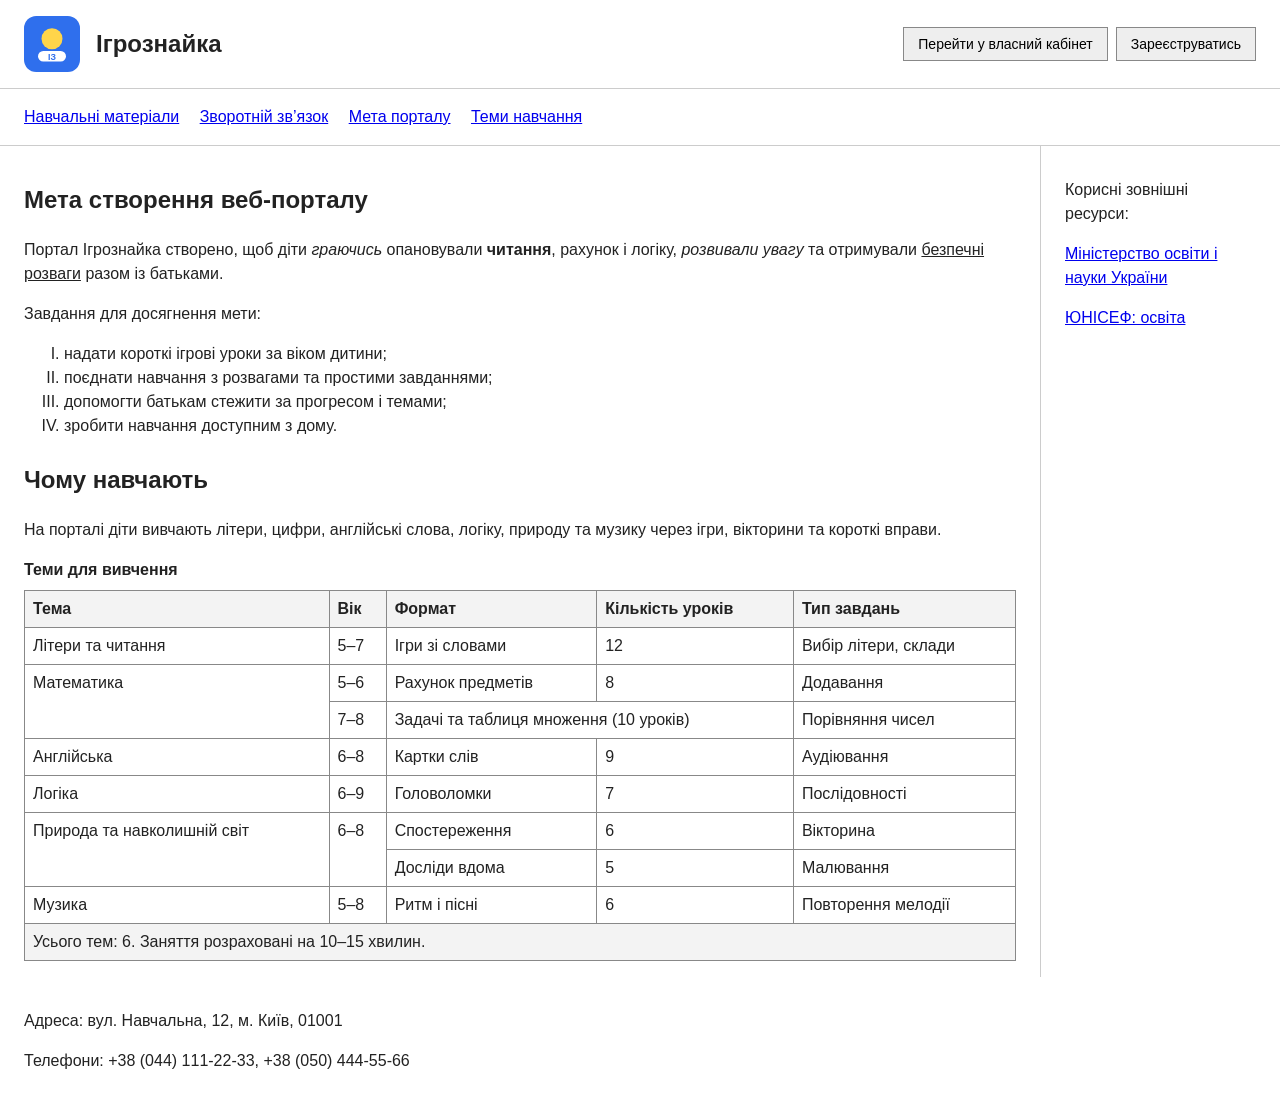
==== index.html @ 11d1113e "first commit" ====
<!DOCTYPE html>
<html lang="uk">
<head>
  <meta charset="UTF-8">
  <title>Ігрознайка — головна</title>
  <link rel="stylesheet" href="styles.css">
</head>
<body>
  <header>
    <img class="logo" src="logo.svg" alt="Логотип Ігрознайка">
    <h1>Ігрознайка</h1>
    <div class="header-actions">
      <button type="button">Перейти у власний кабінет</button>
      <button type="button">Зареєструватись</button>
    </div>
  </header>

  <nav>
    <a href="courses.html">Навчальні матеріали</a>
    <a href="feedback.html">Зворотній зв’язок</a>
    <a href="#meta">Мета порталу</a>
    <a href="#temy">Теми навчання</a>
  </nav>

  <div class="layout">
    <main>
      <article id="meta">
        <h2>Мета створення веб-порталу</h2>
        <p>
          Портал <span>Ігрознайка</span> створено, щоб діти <i>граючись</i> опановували
          <b>читання</b>, рахунок і логіку, <em>розвивали увагу</em> та отримували
          <u>безпечні розваги</u> разом із батьками.
        </p>
        <p>Завдання для досягнення мети:</p>
        <ul style="list-style-type: upper-roman;">
          <li>надати короткі ігрові уроки за віком дитини;</li>
          <li>поєднати навчання з розвагами та простими завданнями;</li>
          <li>допомогти батькам стежити за прогресом і темами;</li>
          <li>зробити навчання доступним з дому.</li>
        </ul>
      </article>

      <section id="temy">
        <h2>Чому навчають</h2>
        <p>
          На порталі діти вивчають літери, цифри, англійські слова, логіку,
          природу та музику через ігри, вікторини та короткі вправи.
        </p>
        <table>
          <caption>Теми для вивчення</caption>
          <thead>
            <tr>
              <th>Тема</th>
              <th>Вік</th>
              <th>Формат</th>
              <th>Кількість уроків</th>
              <th>Тип завдань</th>
            </tr>
          </thead>
          <tbody>
            <tr>
              <td>Літери та читання</td>
              <td>5–7</td>
              <td>Ігри зі словами</td>
              <td>12</td>
              <td>Вибір літери, склади</td>
            </tr>
            <tr>
              <td rowspan="2">Математика</td>
              <td>5–6</td>
              <td>Рахунок предметів</td>
              <td>8</td>
              <td>Додавання</td>
            </tr>
            <tr>
              <td>7–8</td>
              <td colspan="2">Задачі та таблиця множення (10 уроків)</td>
              <td>Порівняння чисел</td>
            </tr>
            <tr>
              <td>Англійська</td>
              <td>6–8</td>
              <td>Картки слів</td>
              <td>9</td>
              <td>Аудіювання</td>
            </tr>
            <tr>
              <td>Логіка</td>
              <td>6–9</td>
              <td>Головоломки</td>
              <td>7</td>
              <td>Послідовності</td>
            </tr>
            <tr>
              <td rowspan="2">Природа та навколишній світ</td>
              <td rowspan="2">6–8</td>
              <td>Спостереження</td>
              <td>6</td>
              <td>Вікторина</td>
            </tr>
            <tr>
              <td>Досліди вдома</td>
              <td>5</td>
              <td>Малювання</td>
            </tr>
            <tr>
              <td>Музика</td>
              <td>5–8</td>
              <td>Ритм і пісні</td>
              <td>6</td>
              <td>Повторення мелодії</td>
            </tr>
          </tbody>
          <tfoot>
            <tr>
              <td colspan="5">Усього тем: 6. Заняття розраховані на 10–15 хвилин.</td>
            </tr>
          </tfoot>
        </table>
      </section>
    </main>

    <aside>
      <p>Корисні зовнішні ресурси:</p>
      <p><a href="https://mon.gov.ua/" target="_blank" rel="noopener">Міністерство освіти і науки України</a></p>
      <p><a href="https://www.unicef.org/ukraine/education" target="_blank" rel="noopener">ЮНІСЕФ: освіта</a></p>
    </aside>
  </div>

  <footer>
    <p>Адреса: вул. Навчальна, 12, м. Київ, 01001</p>
    <p>Телефони: +38 (044) 111-22-33, +38 (050) 444-55-66</p>
  </footer>
</body>
</html>
---- styles.css ----
* {
  box-sizing: border-box;
}

body {
  margin: 0;
  font-family: Arial, sans-serif;
  font-size: 16px;
  line-height: 1.5;
  color: #222;
  background: #fff;
}

header,
nav,
main,
aside,
footer {
  padding: 16px 24px;
}

header {
  display: flex;
  align-items: center;
  flex-wrap: wrap;
  gap: 16px;
  border-bottom: 1px solid #ccc;
}

.logo {
  width: 56px;
  height: 56px;
}

h1 {
  margin: 0;
  font-size: 24px;
}

.header-actions {
  margin-left: auto;
  display: flex;
  gap: 8px;
}

button,
.button {
  display: inline-block;
  padding: 8px 14px;
  font-size: 14px;
  color: #000;
  background: #eee;
  border: 1px solid #888;
  text-decoration: none;
  cursor: pointer;
}

nav {
  border-bottom: 1px solid #ccc;
}

nav a {
  margin-right: 16px;
}

.layout {
  display: flex;
}

main {
  flex: 1;
}

aside {
  width: 240px;
  border-left: 1px solid #ccc;
}

article {
  margin-bottom: 24px;
}

table {
  border-collapse: collapse;
  width: 100%;
}

caption {
  font-weight: bold;
  margin-bottom: 8px;
  text-align: left;
}

th,
td {
  border: 1px solid #888;
  padding: 6px 8px;
  text-align: left;
  vertical-align: top;
}

thead {
  background: #f3f3f3;
}

tfoot {
  background: #f3f3f3;
}

.courses {
  list-style: none;
  padding: 0;
  margin: 0;
}

.courses li {
  display: flex;
  gap: 16px;
  margin-bottom: 24px;
  padding-bottom: 16px;
  border-bottom: 1px solid #ddd;
}

.courses img {
  width: 160px;
  height: 120px;
  object-fit: cover;
  border: 1px solid #ccc;
}

fieldset {
  margin-bottom: 16px;
}

textarea {
  width: 400px;
  height: 120px;
  max-width: 100%;
  resize: none;
}

.note {
  color: #555;
}
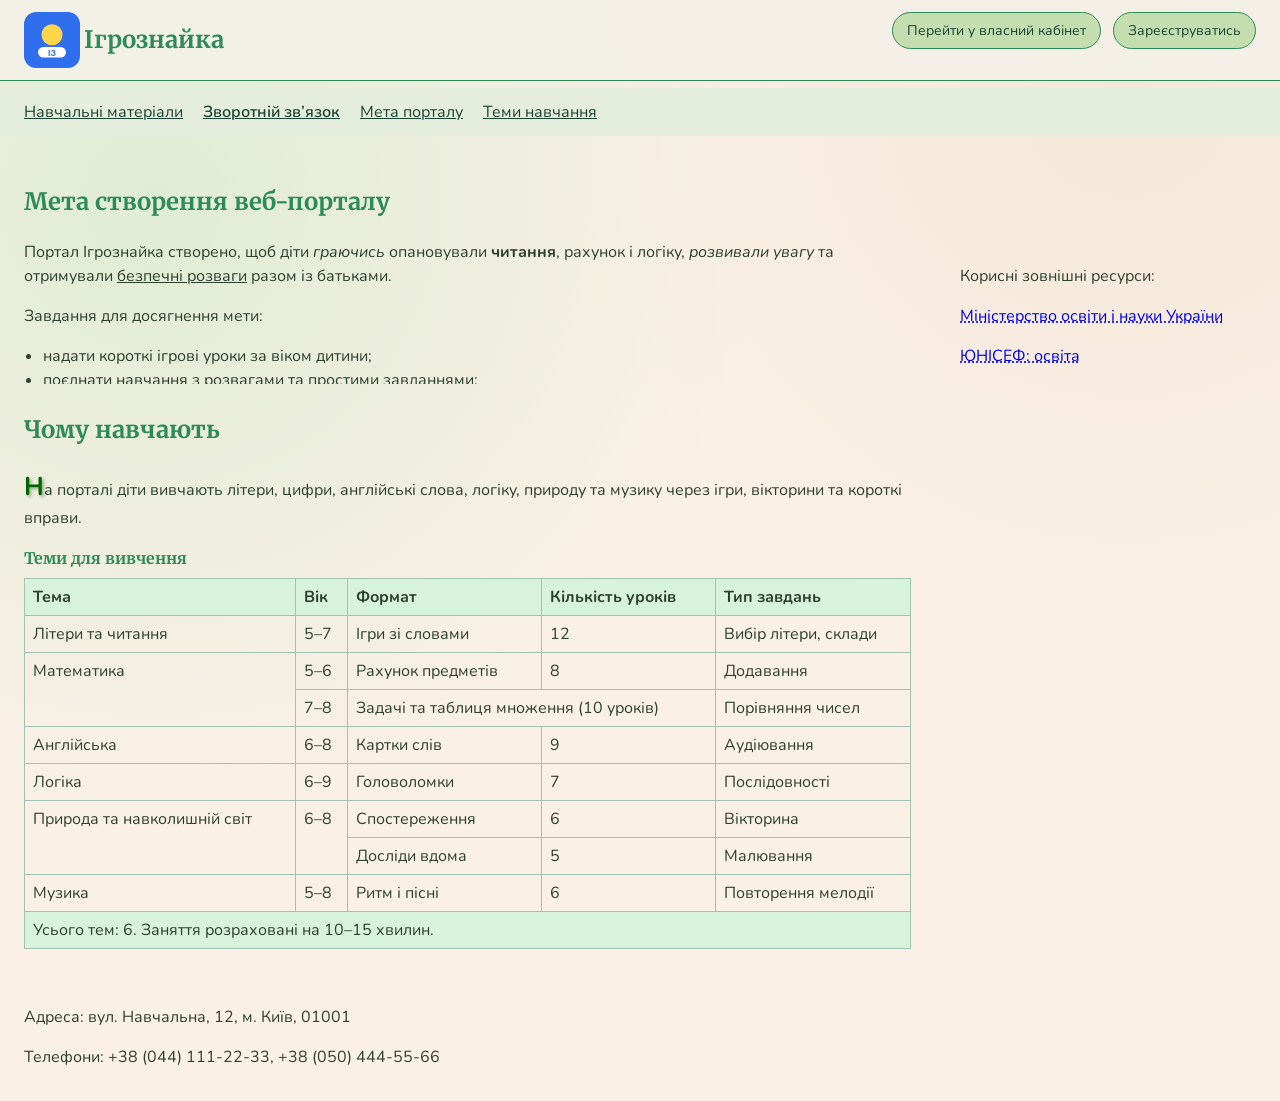
==== commit 99869bfd: "modified:   courses.html 	modified:   feedback.html 	new file:   frontendlabs.zip 	modified:   index" ====
--- a/index.html
+++ b/index.html
@@ -2,10 +2,113 @@
 <html lang="uk">
 <head>
   <meta charset="UTF-8">
+  <meta name="viewport" content="width=device-width, initial-scale=1">
   <title>Ігрознайка — головна</title>
   <link rel="stylesheet" href="styles.css">
+  <style>
+    /* Внутрішня таблиця стилів: головна (position, float, overflow) */
+    .page-home {
+      padding-top: 88px;
+    }
+
+    .page-home header {
+      position: absolute;
+      top: 0;
+      left: 0;
+      right: 0;
+      z-index: 20;
+      display: block;
+      padding: 12px 24px;
+      background: rgba(244, 241, 232, 0.96);
+      border-bottom: 1px solid seagreen;
+    }
+
+    .page-home .logo,
+    .page-home h1,
+    .page-home .header-actions {
+      display: inline-block;
+      vertical-align: middle;
+    }
+
+    .page-home .header-actions {
+      float: right;
+    }
+
+    .page-home nav {
+      position: relative;
+      z-index: 5;
+      padding: 12px 24px;
+      background: hsl(92, 35%, 90%);
+    }
+
+    .page-home .layout {
+      position: relative;
+      overflow: hidden;
+      padding: 0 24px;
+    }
+
+    .page-home main {
+      display: block;
+      float: left;
+      width: 72%;
+    }
+
+    .page-home aside {
+      float: right;
+      width: 24%;
+      position: sticky;
+      top: 100px;
+      z-index: 2;
+      padding: 12px 0;
+    }
+
+    #meta {
+      margin: 28px 0;
+      padding: 0;
+      max-height: 220px;
+      overflow-y: scroll;
+    }
+
+    #meta ul {
+      list-style-type: disc;
+      margin: 0;
+      padding-left: 1.2em;
+    }
+
+    h2 + p {
+      margin-top: 8px;
+    }
+
+    #temy {
+      position: relative;
+      margin: 24px 0;
+      transition: transform 0.4s ease;
+    }
+
+    #temy:hover {
+      transform: translateX(2vw);
+    }
+
+    #temy > p::first-letter {
+      color: darkgreen;
+      font-size: 1.6em;
+      font-weight: 700;
+      text-shadow: 2px 2px 3px rgba(0, 60, 0, 0.35);
+    }
+
+    footer {
+      clear: both;
+      padding: 16px 24px;
+      outline: none;
+      transition: box-shadow 0.5s ease 2s;
+    }
+
+    footer:focus {
+      box-shadow: 0 10px 24px rgba(20, 50, 20, 0.45);
+    }
+  </style>
 </head>
-<body>
+<body class="page-home">
   <header>
     <img class="logo" src="logo.svg" alt="Логотип Ігрознайка">
     <h1>Ігрознайка</h1>
@@ -32,7 +135,7 @@
           <u>безпечні розваги</u> разом із батьками.
         </p>
         <p>Завдання для досягнення мети:</p>
-        <ul style="list-style-type: upper-roman;">
+        <ul>
           <li>надати короткі ігрові уроки за віком дитини;</li>
           <li>поєднати навчання з розвагами та простими завданнями;</li>
           <li>допомогти батькам стежити за прогресом і темами;</li>
@@ -127,7 +230,7 @@
     </aside>
   </div>
 
-  <footer>
+  <footer tabindex="0">
     <p>Адреса: вул. Навчальна, 12, м. Київ, 01001</p>
     <p>Телефони: +38 (044) 111-22-33, +38 (050) 444-55-66</p>
   </footer>
--- a/styles.css
+++ b/styles.css
@@ -1,35 +1,45 @@
+/* Органічний стиль: природні зелені відтінки, м’які форми, два шрифти */
+
+@import url("https://fonts.googleapis.com/css2?family=Merriweather:ital,wght@0,400;0,700;1,700&family=Nunito:wght@400;600;700&display=swap");
+
 * {
   box-sizing: border-box;
 }
 
 body {
   margin: 0;
-  font-family: Arial, sans-serif;
+  font-family: "Nunito", "Trebuchet MS", sans-serif;
   font-size: 16px;
   line-height: 1.5;
-  color: #222;
-  background: #fff;
+  color: rgb(46, 64, 46);
+  background-color: linen;
+  background-image:
+    radial-gradient(circle at 12% 18%, hsl(92, 40%, 88%) 0, transparent 42%),
+    radial-gradient(circle at 88% 8%, hsl(35, 55%, 90%) 0, transparent 38%);
 }
 
-header,
-nav,
-main,
-aside,
-footer {
-  padding: 16px 24px;
-}
-
-header {
-  display: flex;
-  align-items: center;
-  flex-wrap: wrap;
-  gap: 16px;
-  border-bottom: 1px solid #ccc;
+h1,
+h2,
+h3,
+caption {
+  font-family: "Merriweather", Georgia, serif;
+  color: seagreen;
 }
 
 .logo {
   width: 56px;
   height: 56px;
+  animation: sway 5s ease-in-out infinite;
+}
+
+@keyframes sway {
+  0%,
+  100% {
+    transform: rotate(-4deg);
+  }
+  50% {
+    transform: rotate(4deg);
+  }
 }
 
 h1 {
@@ -37,47 +47,40 @@
   font-size: 24px;
 }
 
-.header-actions {
-  margin-left: auto;
-  display: flex;
-  gap: 8px;
-}
-
 button,
 .button {
   display: inline-block;
   padding: 8px 14px;
+  font-family: "Nunito", sans-serif;
   font-size: 14px;
-  color: #000;
-  background: #eee;
-  border: 1px solid #888;
+  color: #1b4332;
+  background: hsl(92, 42%, 78%);
+  border: 1px solid seagreen;
+  border-radius: 20px;
   text-decoration: none;
   cursor: pointer;
+  transition: background-color 0.3s ease, box-shadow 0.3s ease, border-color 0.3s ease, color 0.3s ease;
 }
 
-nav {
-  border-bottom: 1px solid #ccc;
+button:hover,
+.button:hover {
+  background-color: #95d5b2;
+  border-color: darkgreen;
+  color: darkgreen;
+  box-shadow: 0 6px 14px rgba(27, 67, 50, 0.28);
 }
 
 nav a {
   margin-right: 16px;
+  color: rgb(27, 67, 50);
 }
 
-.layout {
-  display: flex;
+a[target="_blank"] {
+  text-decoration: underline dotted;
 }
 
-main {
-  flex: 1;
-}
-
-aside {
-  width: 240px;
-  border-left: 1px solid #ccc;
-}
-
-article {
-  margin-bottom: 24px;
+a[href*="feedback"] {
+  font-weight: 600;
 }
 
 table {
@@ -93,43 +96,23 @@
 
 th,
 td {
-  border: 1px solid #888;
+  border: 1px solid hsl(150, 20%, 70%);
   padding: 6px 8px;
   text-align: left;
   vertical-align: top;
 }
 
-thead {
-  background: #f3f3f3;
+thead,
+tfoot {
+  background: #d8f3dc;
 }
 
-tfoot {
-  background: #f3f3f3;
-}
-
-.courses {
-  list-style: none;
-  padding: 0;
-  margin: 0;
-}
-
-.courses li {
-  display: flex;
-  gap: 16px;
-  margin-bottom: 24px;
-  padding-bottom: 16px;
-  border-bottom: 1px solid #ddd;
-}
-
-.courses img {
-  width: 160px;
-  height: 120px;
-  object-fit: cover;
-  border: 1px solid #ccc;
-}
-
-fieldset {
-  margin-bottom: 16px;
+input[required],
+select[required],
+textarea[required] {
+  border: 1px solid seagreen;
+  border-radius: 8px;
+  padding: 6px 8px;
 }
 
 textarea {
@@ -142,3 +125,11 @@
 .note {
   color: #555;
 }
+
+.header-actions {
+  margin-left: auto;
+}
+
+.header-actions > button + button {
+  margin-left: 8px;
+}
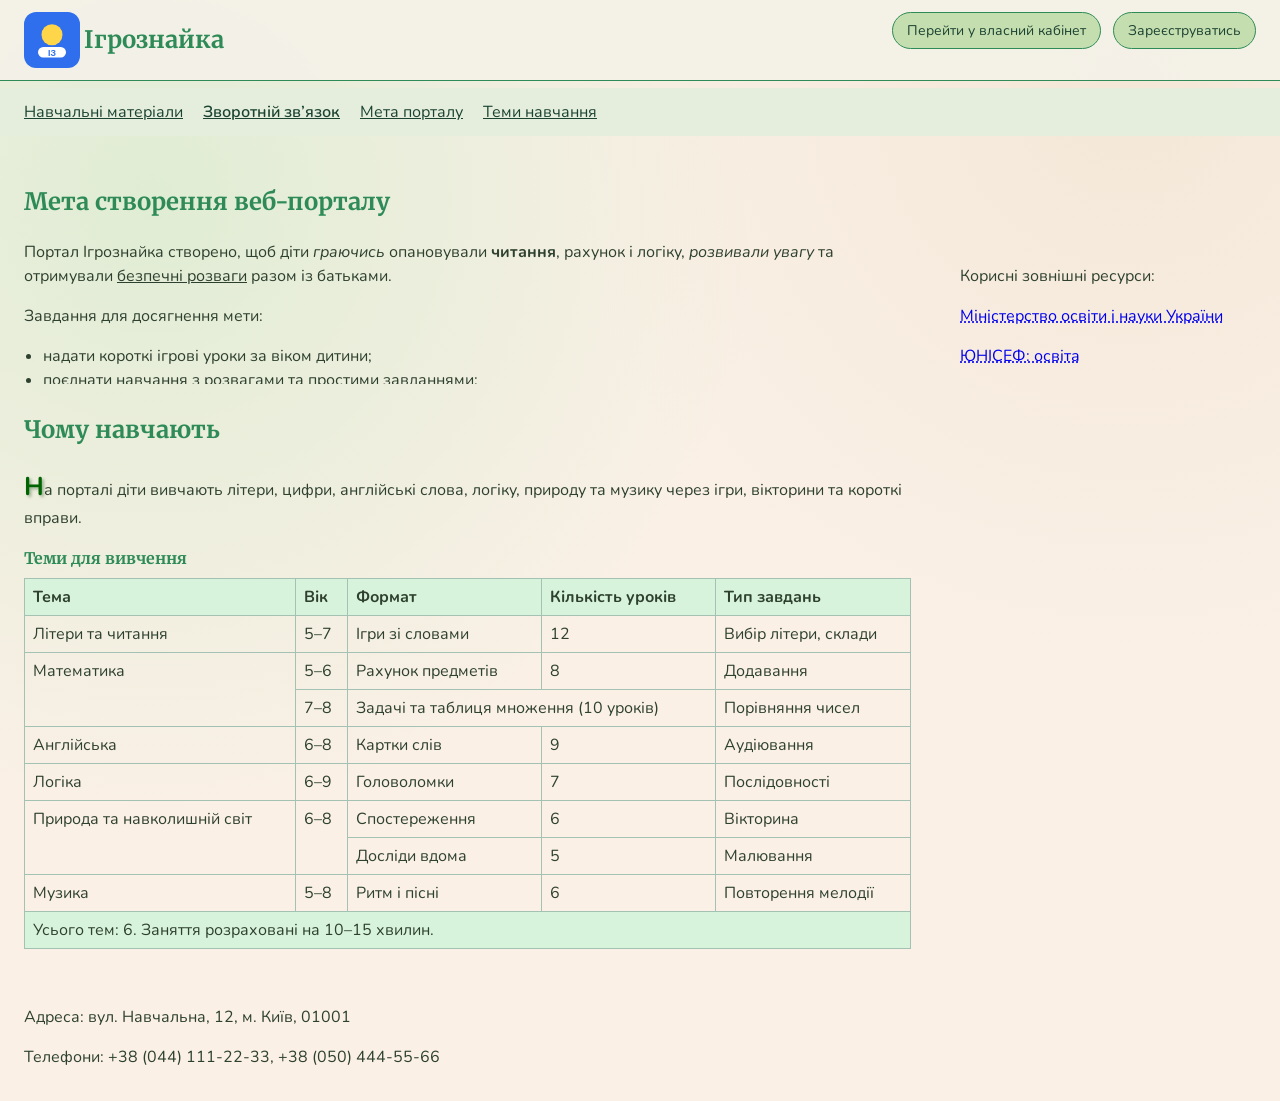
==== commit 05d0b439: "modified:   courses.html 	modified:   feedback.html 	deleted:    frontendlabs.zip 	modified:   index" ====
--- a/index.html
+++ b/index.html
@@ -12,11 +12,11 @@
     }
 
     .page-home header {
-      position: absolute;
+      position: fixed;
       top: 0;
       left: 0;
       right: 0;
-      z-index: 20;
+      z-index: 3;
       display: block;
       padding: 12px 24px;
       background: rgba(244, 241, 232, 0.96);
--- a/styles.css
+++ b/styles.css
@@ -1,5 +1,3 @@
-/* Органічний стиль: природні зелені відтінки, м’які форми, два шрифти */
-
 @import url("https://fonts.googleapis.com/css2?family=Merriweather:ital,wght@0,400;0,700;1,700&family=Nunito:wght@400;600;700&display=swap");
 
 * {
@@ -133,3 +131,62 @@
 .header-actions > button + button {
   margin-left: 8px;
 }
+
+.lab-panel {
+  margin-top: 28px;
+  padding: 16px;
+  background: hsl(92, 40%, 96%);
+  border: 1px solid seagreen;
+  border-radius: 12px;
+}
+
+.lab-panel h2,
+.lab-panel h3 {
+  margin-top: 0;
+}
+
+.lab-controls,
+.lab-inline {
+  display: flex;
+  flex-wrap: wrap;
+  gap: 8px;
+  align-items: center;
+  margin: 12px 0;
+}
+
+.lab-select {
+  display: grid;
+  grid-template-columns: repeat(auto-fit, minmax(220px, 1fr));
+  gap: 6px 12px;
+  margin: 8px 0 12px;
+}
+
+.lab-form {
+  display: grid;
+  grid-template-columns: repeat(auto-fit, minmax(180px, 1fr));
+  gap: 10px 12px;
+  margin: 12px 0;
+}
+
+.lab-form label {
+  display: flex;
+  flex-direction: column;
+  gap: 4px;
+  font-size: 14px;
+}
+
+.lab-output {
+  margin: 0;
+  padding: 12px;
+  background: linen;
+  border: 1px dashed seagreen;
+  border-radius: 8px;
+  white-space: pre-wrap;
+  font-family: Consolas, "Courier New", monospace;
+  font-size: 14px;
+}
+
+.lab-table-wrap {
+  overflow-x: auto;
+  margin: 12px 0;
+}
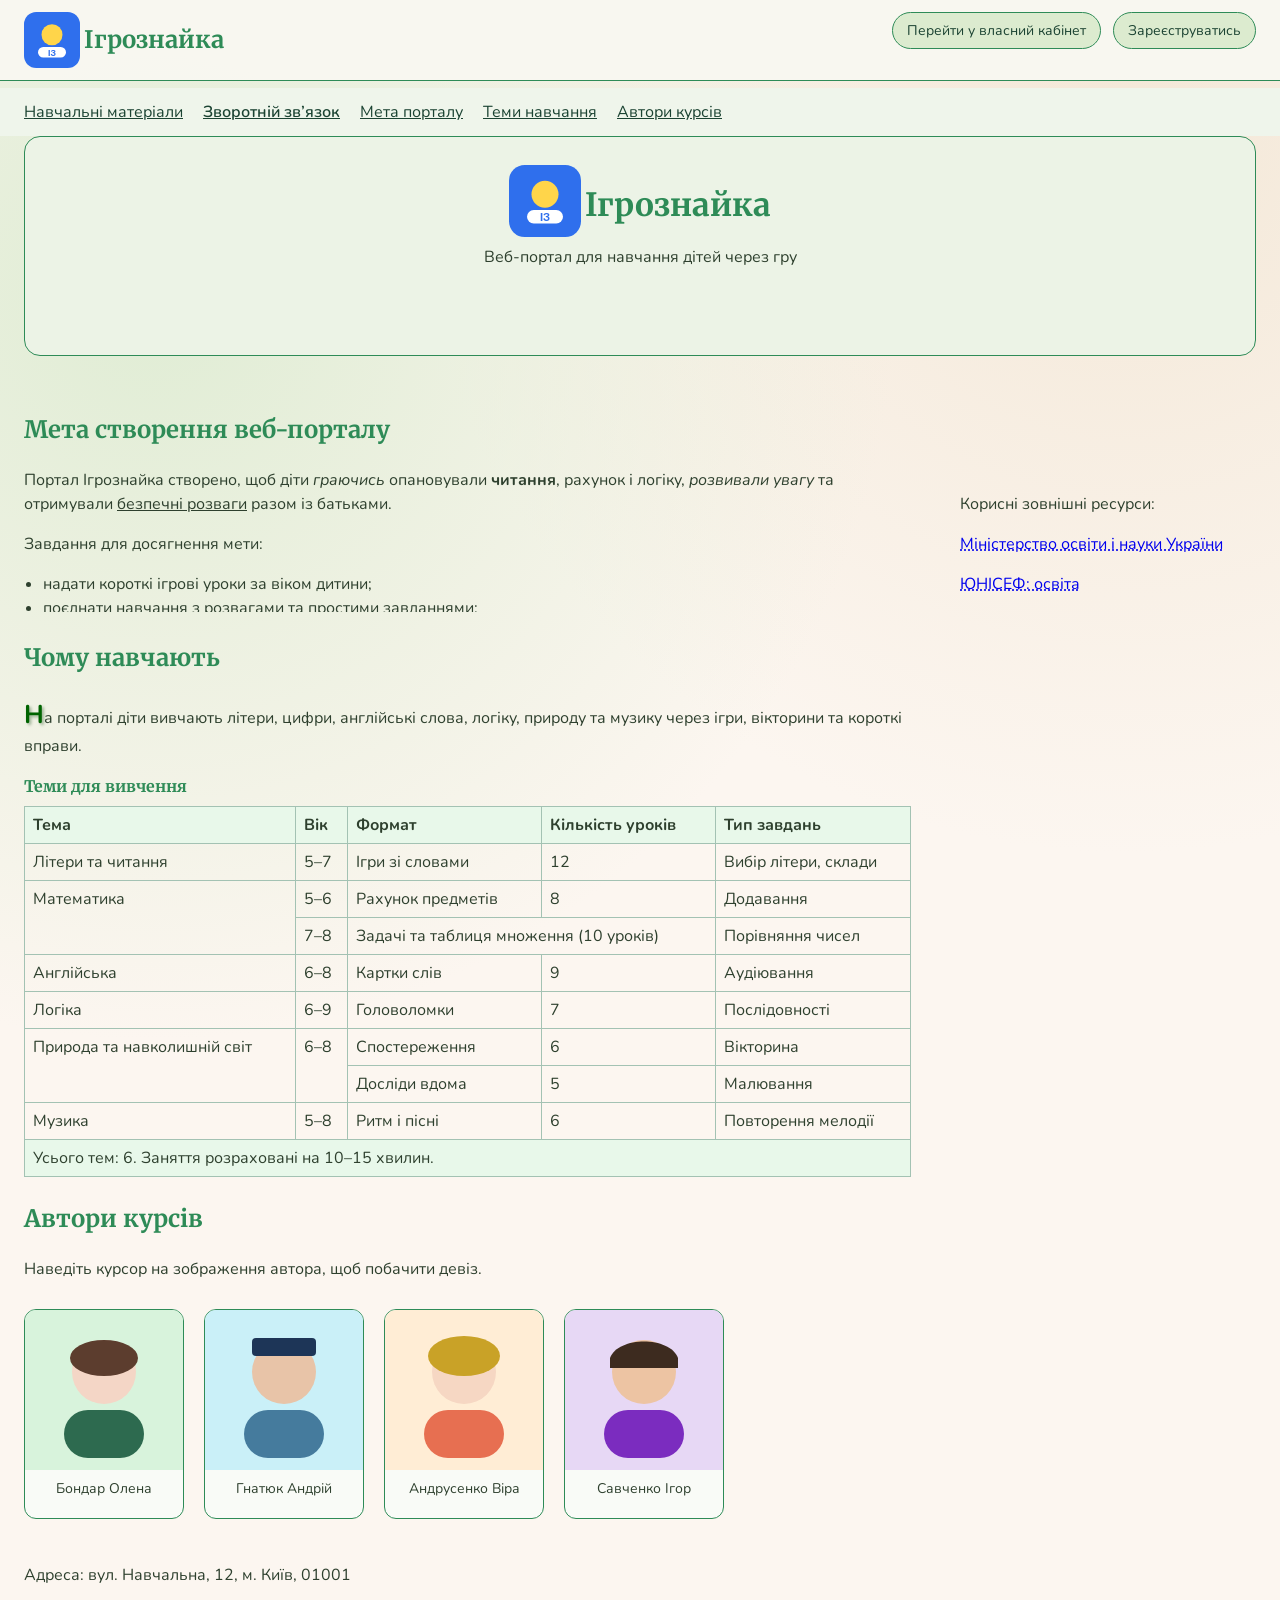
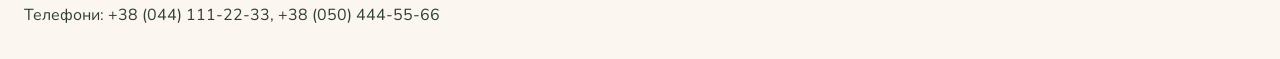
==== commit 747af938: "modified:   courses.html 	modified:   feedback.html 	new file:   img/author-andriy.svg 	new file:   " ====
--- a/index.html
+++ b/index.html
@@ -106,6 +106,142 @@
     footer:focus {
       box-shadow: 0 10px 24px rgba(20, 50, 20, 0.45);
     }
+
+    .portal-banner {
+      position: relative;
+      overflow: hidden;
+      min-height: 220px;
+      margin: 0 24px 8px;
+      padding: 28px 24px;
+      background: hsl(92, 35%, 88%);
+      border: 1px solid seagreen;
+      border-radius: 16px;
+    }
+
+    .portal-banner-content {
+      position: relative;
+      z-index: 1;
+      text-align: center;
+    }
+
+    .portal-banner .logo {
+      width: 72px;
+      height: 72px;
+    }
+
+    .portal-banner h2.portal-title {
+      display: inline-block;
+      margin: 8px 0 0;
+      font-size: 32px;
+      vertical-align: middle;
+    }
+
+    .falling-toys {
+      position: absolute;
+      inset: 0;
+      pointer-events: none;
+      z-index: 0;
+    }
+
+    .falling-toys .toy {
+      position: absolute;
+      top: -90px;
+      height: 80px;
+      width: auto;
+      animation-name: toy-fall;
+      animation-timing-function: linear;
+      animation-iteration-count: infinite;
+    }
+
+    .falling-toys .toy:nth-child(1) { left: 8%; animation-duration: 6.2s; animation-delay: 0s; }
+    .falling-toys .toy:nth-child(2) { left: 28%; animation-duration: 7.4s; animation-delay: 1.4s; }
+    .falling-toys .toy:nth-child(3) { left: 52%; animation-duration: 5.8s; animation-delay: 2.2s; }
+    .falling-toys .toy:nth-child(4) { left: 74%; animation-duration: 8s; animation-delay: 0.8s; }
+    .falling-toys .toy:nth-child(5) { left: 88%; animation-duration: 6.8s; animation-delay: 3.1s; }
+    .falling-toys .toy:nth-child(6) { left: 40%; animation-duration: 7.1s; animation-delay: 4.5s; }
+
+    @keyframes toy-fall {
+      0% {
+        transform: translateY(0) rotate(0deg);
+        opacity: 0;
+      }
+      8% {
+        opacity: 1;
+      }
+      92% {
+        opacity: 1;
+      }
+      100% {
+        transform: translateY(300px) rotate(28deg);
+        opacity: 0;
+      }
+    }
+
+    .authors {
+      display: flex;
+      flex-wrap: wrap;
+      gap: 20px;
+      margin: 28px 0 12px;
+      padding: 0;
+      list-style: none;
+    }
+
+    .author-card {
+      width: 160px;
+      height: 210px;
+      perspective: 800px;
+    }
+
+    .author-inner {
+      position: relative;
+      width: 100%;
+      height: 100%;
+      transform-style: preserve-3d;
+      transition: transform 0.6s ease;
+    }
+
+    .author-card:hover .author-inner {
+      transform: rotateY(180deg);
+    }
+
+    .author-face {
+      position: absolute;
+      inset: 0;
+      backface-visibility: hidden;
+      -webkit-backface-visibility: hidden;
+      border: 1px solid seagreen;
+      border-radius: 12px;
+      overflow: hidden;
+      background: hsl(92, 40%, 96%);
+    }
+
+    .author-face img {
+      width: 100%;
+      height: 160px;
+      object-fit: cover;
+      display: block;
+    }
+
+    .author-face p {
+      margin: 8px;
+      font-size: 14px;
+      text-align: center;
+    }
+
+    .author-back {
+      display: flex;
+      align-items: center;
+      justify-content: center;
+      padding: 12px;
+      transform: rotateY(180deg);
+      background: seagreen;
+      color: #f8fff8;
+    }
+
+    .author-back p {
+      font-style: italic;
+      color: #f8fff8;
+    }
   </style>
 </head>
 <body class="page-home">
@@ -123,7 +259,24 @@
     <a href="feedback.html">Зворотній зв’язок</a>
     <a href="#meta">Мета порталу</a>
     <a href="#temy">Теми навчання</a>
+    <a href="#authors">Автори курсів</a>
   </nav>
+
+  <section class="portal-banner" aria-label="Назва порталу">
+    <div class="falling-toys" aria-hidden="true">
+      <img class="toy" src="img/toy-cube.svg" alt="">
+      <img class="toy" src="img/toy-pyramid.svg" alt="">
+      <img class="toy" src="img/toy-puzzle.svg" alt="">
+      <img class="toy" src="img/toy-abacus.svg" alt="">
+      <img class="toy" src="img/toy-cube.svg" alt="">
+      <img class="toy" src="img/toy-pyramid.svg" alt="">
+    </div>
+    <div class="portal-banner-content">
+      <img class="logo" src="logo.svg" alt="Логотип Ігрознайка">
+      <h2 class="portal-title">Ігрознайка</h2>
+      <p>Веб-портал для навчання дітей через гру</p>
+    </div>
+  </section>
 
   <div class="layout">
     <main>
@@ -221,6 +374,57 @@
           </tfoot>
         </table>
       </section>
+
+      <section id="authors">
+        <h2>Автори курсів</h2>
+        <p>Наведіть курсор на зображення автора, щоб побачити девіз.</p>
+        <ul class="authors">
+          <li class="author-card">
+            <div class="author-inner">
+              <div class="author-face author-front">
+                <img src="img/author-olena.svg" alt="Авторка курсу Бондар Олена">
+                <p>Бондар Олена</p>
+              </div>
+              <div class="author-face author-back">
+                <p>«Гра — найкоротший шлях до знання.»</p>
+              </div>
+            </div>
+          </li>
+          <li class="author-card">
+            <div class="author-inner">
+              <div class="author-face author-front">
+                <img src="img/author-andriy.svg" alt="Автор курсу Гнатюк Андрій">
+                <p>Гнатюк Андрій</p>
+              </div>
+              <div class="author-face author-back">
+                <p>«Рахувати можна весело і щодня.»</p>
+              </div>
+            </div>
+          </li>
+          <li class="author-card">
+            <div class="author-inner">
+              <div class="author-face author-front">
+                <img src="img/author-vira.svg" alt="Авторка курсу Андрусенко Віра">
+                <p>Андрусенко Віра</p>
+              </div>
+              <div class="author-face author-back">
+                <p>«Hello — це перший крок до світу.»</p>
+              </div>
+            </div>
+          </li>
+          <li class="author-card">
+            <div class="author-inner">
+              <div class="author-face author-front">
+                <img src="img/author-ihor.svg" alt="Автор курсу Савченко Ігор">
+                <p>Савченко Ігор</p>
+              </div>
+              <div class="author-face author-back">
+                <p>«Думай, шукай, знаходь закономірність.»</p>
+              </div>
+            </div>
+          </li>
+        </ul>
+      </section>
     </main>
 
     <aside>
@@ -234,5 +438,6 @@
     <p>Адреса: вул. Навчальна, 12, м. Київ, 01001</p>
     <p>Телефони: +38 (044) 111-22-33, +38 (050) 444-55-66</p>
   </footer>
+  <script src="js/home.js"></script>
 </body>
 </html>
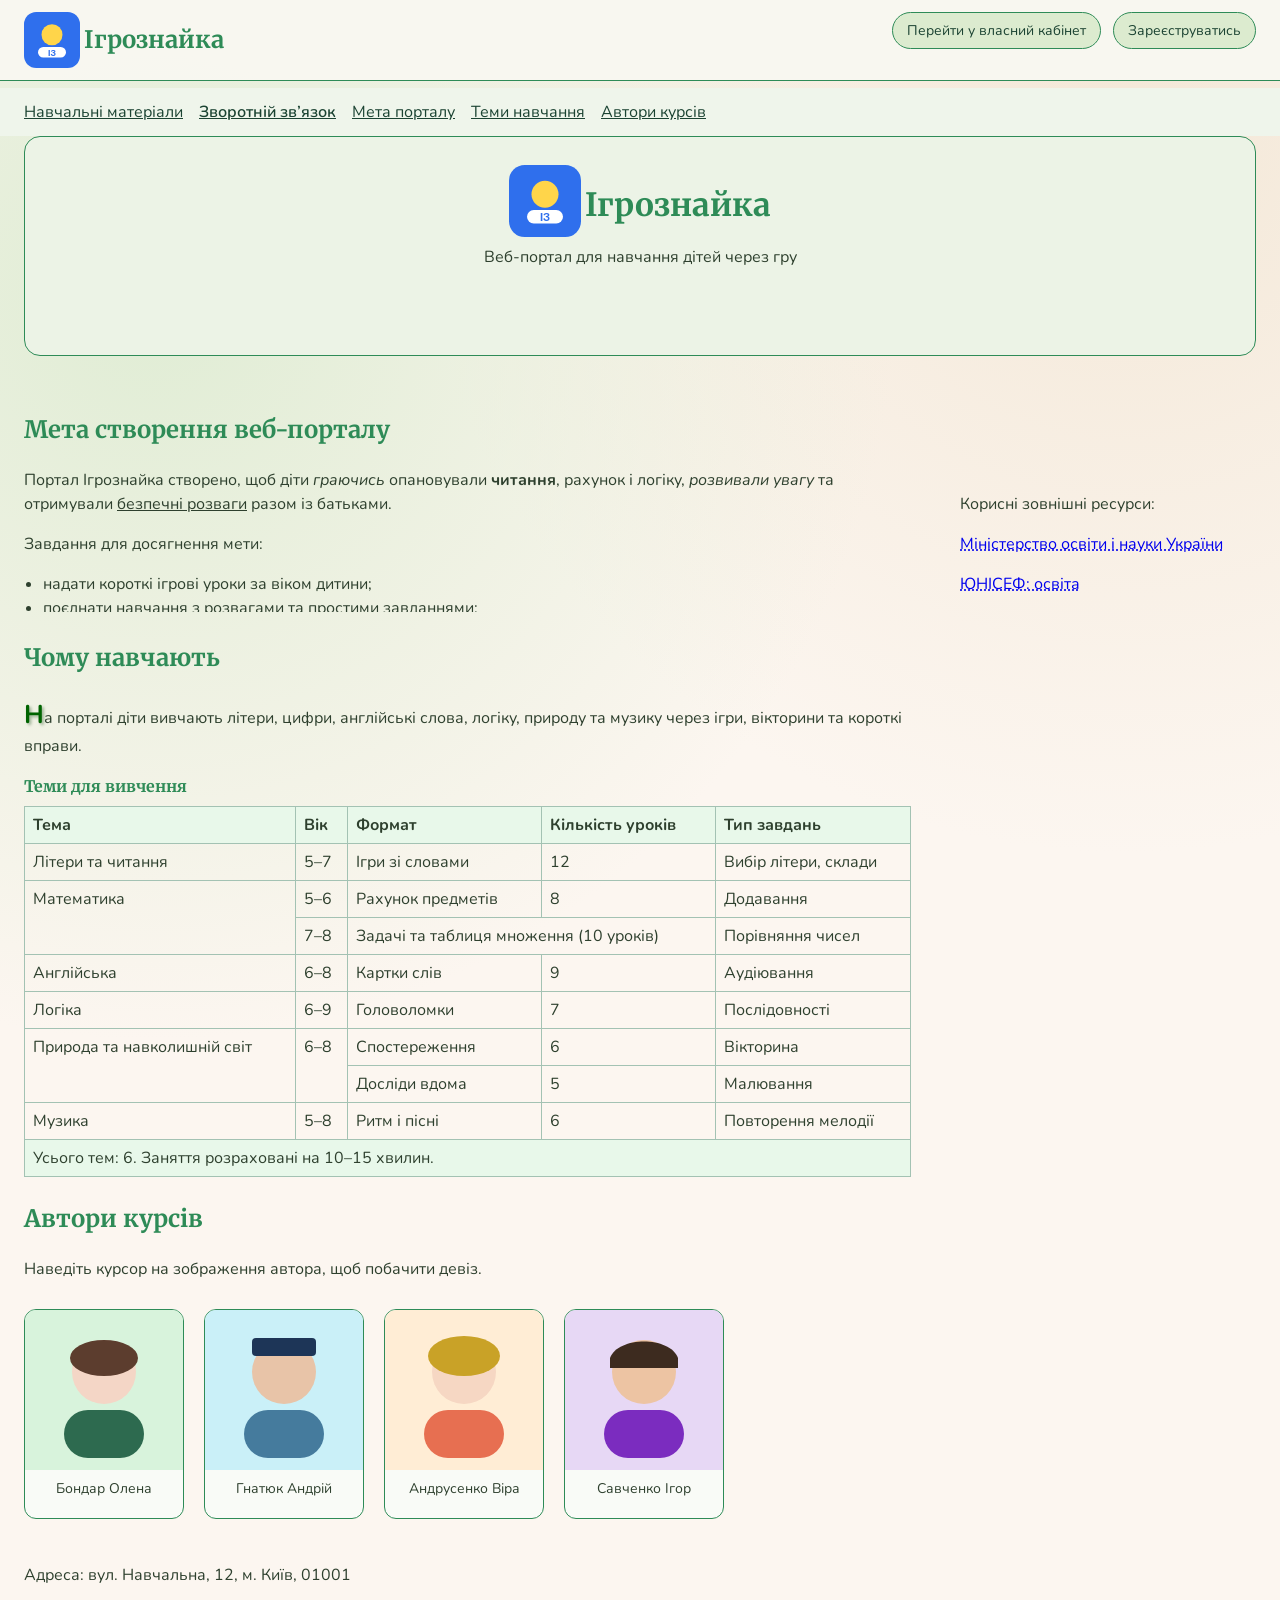
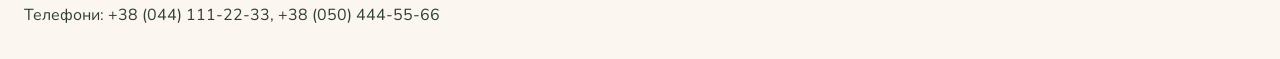
==== commit 97b9f5a5: "modified:   courses.html 	modified:   feedback.html 	modified:   index.html 	modified:   styles.css" ====
--- a/index.html
+++ b/index.html
@@ -242,7 +242,24 @@
       font-style: italic;
       color: #f8fff8;
     }
-  </style>
+    @media (max-width: 760px) {
+      .page-home { padding-top: 0; }
+      .page-home header { position: relative; display: flex; flex-wrap: wrap; align-items: center; gap: 8px 12px; padding: 12px 16px; }
+      .page-home .logo, .page-home h1, .page-home .header-actions { display: block; }
+      .page-home .header-actions { float: none; display: flex; flex-wrap: wrap; gap: 8px; margin-left: 0; }
+      .page-home .header-actions > button + button { margin-left: 0; }
+      .page-home nav { padding: 10px 16px; }
+      .page-home .layout { padding: 0 16px; }
+      .page-home main, .page-home aside { float: none; width: 100%; }
+      .page-home aside { position: static; }
+      #meta { max-height: none; overflow: visible; }
+      .portal-banner { margin-right: 16px; margin-left: 16px; }
+    }
+    @media (max-width: 480px) {
+      .page-home .layout { padding-right: 12px; padding-left: 12px; }
+      .portal-banner { min-height: 180px; margin-right: 12px; margin-left: 12px; padding: 24px 12px; }
+      .portal-banner h2.portal-title { font-size: clamp(1.35rem, 7vw, 2rem); }
+    }  </style>
 </head>
 <body class="page-home">
   <header>
--- a/styles.css
+++ b/styles.css
@@ -190,3 +190,37 @@
   overflow-x: auto;
   margin: 12px 0;
 }
+
+/* Responsive foundations shared by all lab pages. */
+img {
+  max-width: 100%;
+}
+
+input,
+select,
+textarea,
+button {
+  max-width: 100%;
+}
+
+nav {
+  display: flex;
+  flex-wrap: wrap;
+  align-items: center;
+  gap: 8px 16px;
+}
+
+nav a {
+  margin-right: 0;
+}
+
+@media (prefers-reduced-motion: reduce) {
+  *,
+  *::before,
+  *::after {
+    scroll-behavior: auto !important;
+    animation-duration: 0.01ms !important;
+    animation-iteration-count: 1 !important;
+    transition-duration: 0.01ms !important;
+  }
+}
